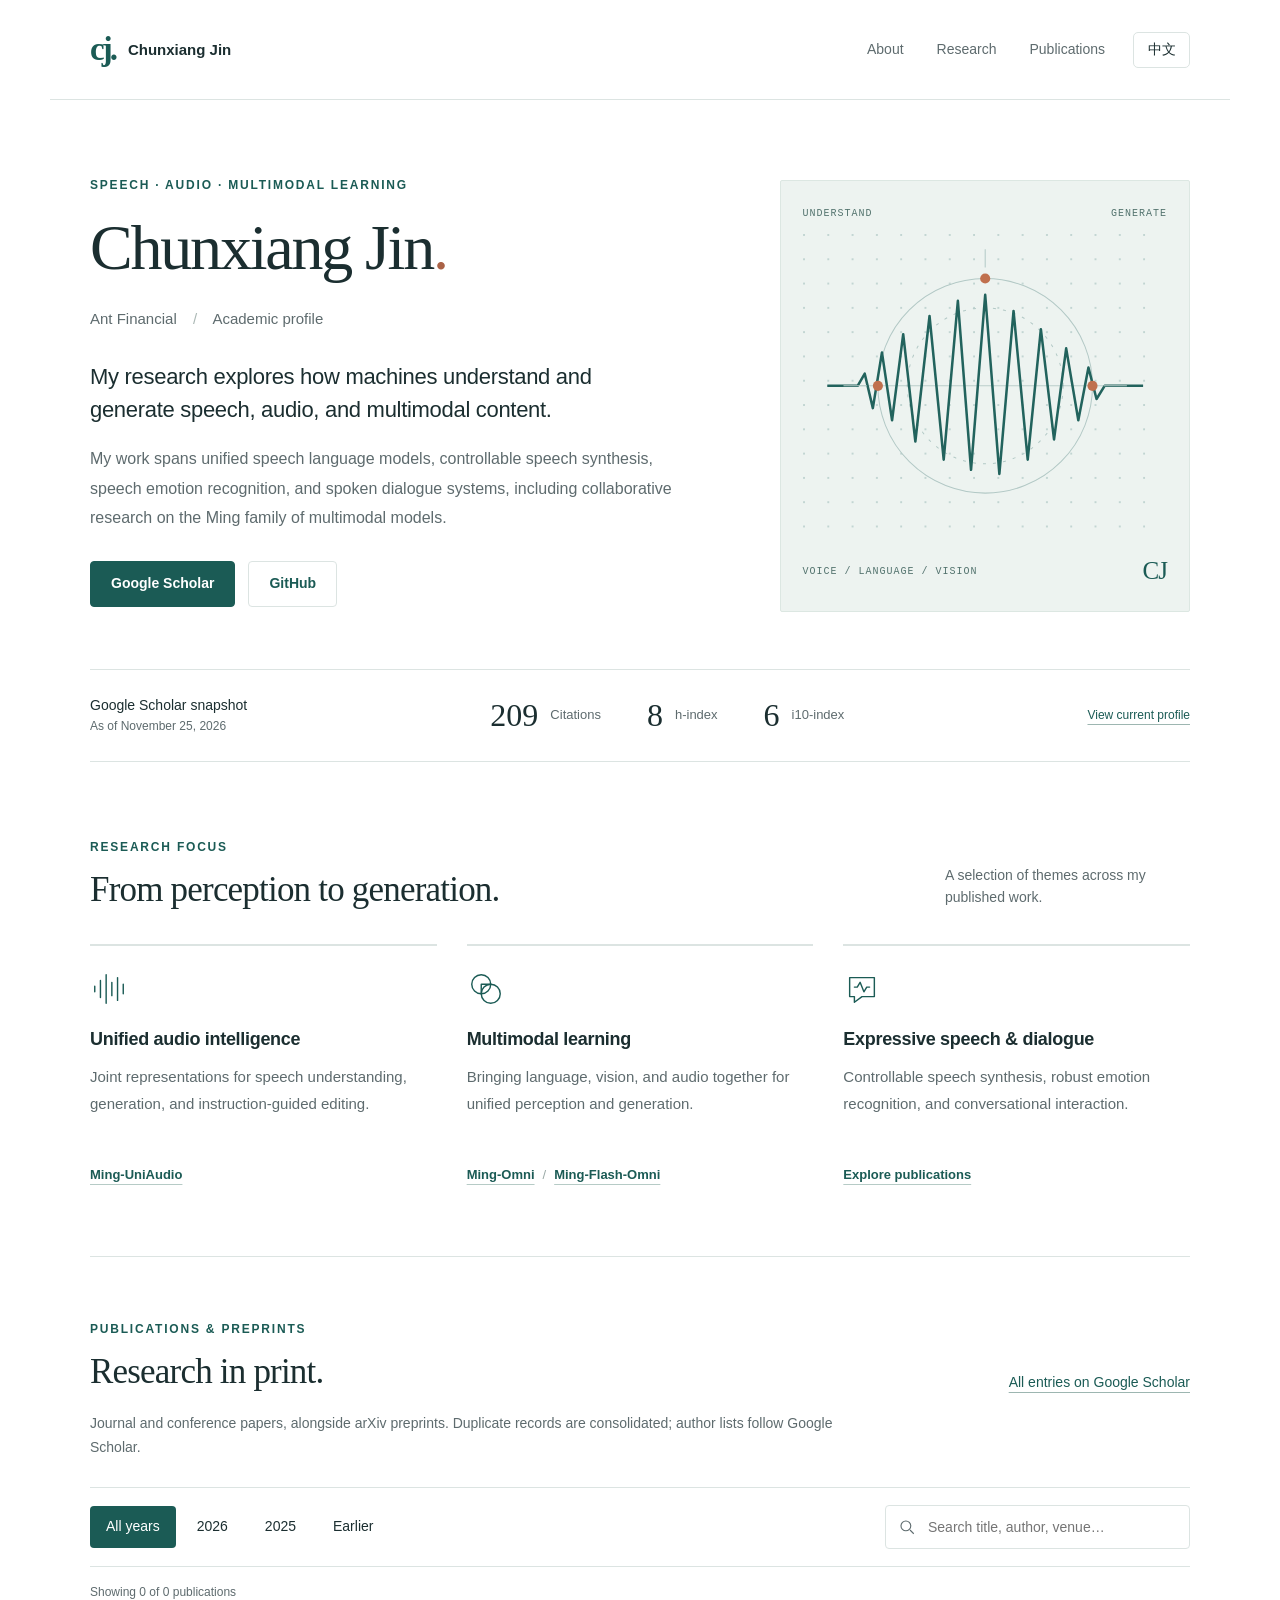
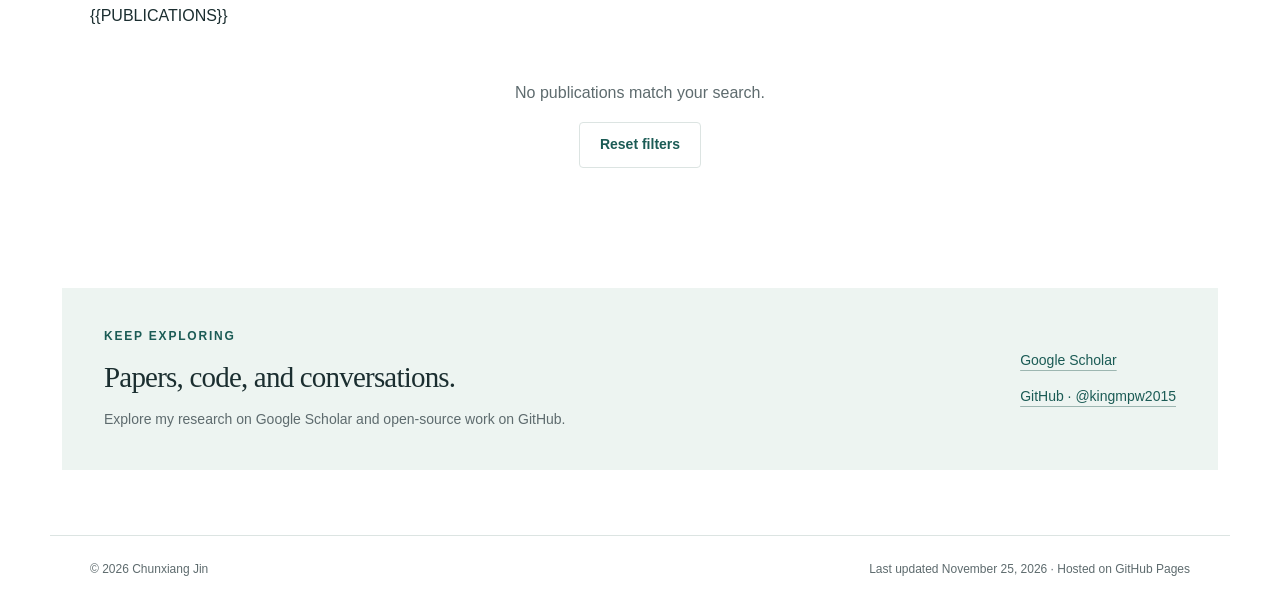
==== template.html @ 5a322dbf "Create bilingual academic homepage from Google Scholar profile" ====
<!doctype html>
<html lang="en">
<head>
  <meta charset="utf-8">
  <meta name="viewport" content="width=device-width, initial-scale=1">
  <meta name="description" content="Chunxiang Jin — research in speech, audio, multimodal understanding and generation. Publications and open-source research.">
  <meta name="theme-color" content="#123d40">
  <meta property="og:title" content="Chunxiang Jin | Academic Homepage">
  <meta property="og:description" content="Speech, audio & multimodal intelligence. Explore publications and open-source research by Chunxiang Jin.">
  <meta property="og:type" content="profile">
  <meta property="og:url" content="https://kingmpw2015.github.io/">
  <link rel="canonical" href="https://kingmpw2015.github.io/">
  <link rel="icon" type="image/svg+xml" href="assets/favicon.svg">
  <link rel="stylesheet" href="assets/style.css">
  <title>Chunxiang Jin | Academic Homepage</title>
  <script type="application/ld+json">{"@context":"https://schema.org","@type":"Person","name":"Chunxiang Jin","url":"https://kingmpw2015.github.io/","sameAs":["https://scholar.google.com/citations?user=cy7ml6kAAAAJ","https://github.com/kingmpw2015"],"knowsAbout":["Speech synthesis","Audio language models","Multimodal learning","Natural language processing"]}</script>
</head>
<body>
  <a class="skip" href="#main" data-i18n="skip">Skip to content</a>
  <header class="header">
    <a class="wordmark" href="#about" aria-label="Chunxiang Jin home"><span class="mark">cj.</span><span>Chunxiang Jin</span></a>
    <nav aria-label="Main navigation"><a href="#about" data-i18n="aboutNav">About</a><a href="#research" data-i18n="researchNav">Research</a><a href="#publications" data-i18n="pubNav">Publications</a></nav>
    <button id="language" class="language" type="button" aria-label="Switch to Chinese">中文</button>
  </header>
  <main id="main">
    <section class="hero" id="about" aria-labelledby="name">
      <div class="hero-content">
        <p class="eyebrow" data-i18n="heroLabel">SPEECH · AUDIO · MULTIMODAL LEARNING</p>
        <h1 id="name">Chunxiang Jin<span class="name-period">.</span></h1>
        <p class="affiliation">Ant Financial <span class="affiliation-divider">/</span> <span data-i18n="academicProfile">Academic profile</span></p>
        <p class="intro" data-i18n="intro">My research explores how machines understand and generate speech, audio, and multimodal content.</p>
        <p class="bio" data-i18n="bio">My work spans unified speech language models, controllable speech synthesis, speech emotion recognition, and spoken dialogue systems, including collaborative research on the Ming family of multimodal models.</p>
        <div class="hero-links"><a class="button primary" href="https://scholar.google.com/citations?user=cy7ml6kAAAAJ" target="_blank" rel="noopener noreferrer">Google Scholar</a><a class="button secondary" href="https://github.com/kingmpw2015" target="_blank" rel="noopener noreferrer">GitHub</a></div>
      </div>
      <div class="hero-art" aria-hidden="true">
        <div class="art-top"><span>UNDERSTAND</span><span>GENERATE</span></div>
        <svg viewBox="0 0 360 300" fill="none" xmlns="http://www.w3.org/2000/svg">
          <defs><pattern id="grid" width="24" height="24" patternUnits="userSpaceOnUse"><circle cx="1" cy="1" r="1" fill="#b6cdca"/></pattern></defs>
          <rect x="0" y="0" width="360" height="300" fill="url(#grid)"/>
          <circle cx="180" cy="150" r="106" stroke="#b3c9c6"/><circle cx="180" cy="150" r="77" stroke="#b3c9c6" stroke-dasharray="3 7"/>
          <path d="M24 150H54L61 138L69 172L78 117L88 184L99 99L111 205L125 81L139 223L153 66L166 233L180 60L194 237L208 76L222 223L235 94L248 203L260 113L272 184L282 132L290 163L298 150H336" stroke="#22635d" stroke-width="2.5" stroke-linejoin="round"/>
          <path d="M24 150H336" stroke="#22635d" stroke-opacity=".25"/>
          <circle cx="180" cy="44" r="5" fill="#c0704e"/><circle cx="286" cy="150" r="5" fill="#c0704e"/><circle cx="74" cy="150" r="5" fill="#c0704e"/>
          <path d="M180 33V15M297 150H320M40 150H63" stroke="#b3c9c6"/>
        </svg>
        <div class="art-bottom"><span>VOICE / LANGUAGE / VISION</span><span class="art-monogram">CJ</span></div>
      </div>
    </section>
    <aside class="metrics" aria-label="Google Scholar metrics">
      <div class="metrics-source"><span data-i18n="scholarSnapshot">Google Scholar snapshot</span><small data-i18n="asOf">As of November 25, 2026</small></div>
      <div class="metric"><strong>209</strong><span data-i18n="citations">Citations</span></div>
      <div class="metric"><strong>8</strong><span>h-index</span></div>
      <div class="metric"><strong>6</strong><span>i10-index</span></div>
      <a class="text-link" href="https://scholar.google.com/citations?user=cy7ml6kAAAAJ" target="_blank" rel="noopener noreferrer" data-i18n="liveProfile">View current profile</a>
    </aside>
    <section id="research" class="research" aria-labelledby="research-title">
      <div class="section-heading"><div><p class="eyebrow" data-i18n="researchLabel">RESEARCH FOCUS</p><h2 id="research-title" data-i18n="researchTitle">From perception to generation.</h2></div><p class="section-note" data-i18n="researchNote">A selection of themes across my published work.</p></div>
      <div class="research-grid">
        <article class="research-item"><div class="research-icon" aria-hidden="true"><svg viewBox="0 0 40 40"><path d="M5 17v6m6-12v18m6-24v30m6-22v14m6-19v24m6-17v10"/></svg></div><h3 data-i18n="audioTitle">Unified audio intelligence</h3><p data-i18n="audioText">Joint representations for speech understanding, generation, and instruction-guided editing.</p><a href="https://arxiv.org/abs/2511.05516" target="_blank" rel="noopener noreferrer">Ming-UniAudio</a></article>
        <article class="research-item"><div class="research-icon" aria-hidden="true"><svg viewBox="0 0 40 40"><circle cx="15" cy="15" r="10"/><circle cx="25" cy="25" r="10"/><path d="M15 25V15h10"/></svg></div><h3 data-i18n="multiTitle">Multimodal learning</h3><p data-i18n="multiText">Bringing language, vision, and audio together for unified perception and generation.</p><a href="https://arxiv.org/abs/2506.09344" target="_blank" rel="noopener noreferrer">Ming-Omni</a><span class="link-divider">/</span><a href="https://arxiv.org/abs/2510.24821" target="_blank" rel="noopener noreferrer">Ming-Flash-Omni</a></article>
        <article class="research-item"><div class="research-icon" aria-hidden="true"><svg viewBox="0 0 40 40"><path d="M7 8h26v20H20l-8 6v-6H7zM12 18h3l3-5 4 10 3-5h3"/></svg></div><h3 data-i18n="speechTitle">Expressive speech & dialogue</h3><p data-i18n="speechText">Controllable speech synthesis, robust emotion recognition, and conversational interaction.</p><a href="#publications" data-i18n="explorePapers">Explore publications</a></article>
      </div>
    </section>
    <section id="publications" class="publications" aria-labelledby="publications-title">
      <div class="section-heading"><div><p class="eyebrow" data-i18n="pubLabel">PUBLICATIONS & PREPRINTS</p><h2 id="publications-title" data-i18n="pubTitle">Research in print.</h2></div><a class="text-link" href="https://scholar.google.com/citations?user=cy7ml6kAAAAJ&sortby=pubdate" target="_blank" rel="noopener noreferrer" data-i18n="allOnScholar">All entries on Google Scholar</a></div>
      <p class="publication-note" data-i18n="pubNote">Journal and conference papers, alongside arXiv preprints. Duplicate records are consolidated; author lists follow Google Scholar.</p>
      <div class="filters" id="filters" hidden>
        <div class="year-filters" role="group" aria-label="Filter publications by year"><button type="button" data-year="all" aria-pressed="true" data-i18n="allYears">All years</button><button type="button" data-year="2026" aria-pressed="false">2026</button><button type="button" data-year="2025" aria-pressed="false">2025</button><button type="button" data-year="earlier" aria-pressed="false" data-i18n="earlier">Earlier</button></div>
        <label class="search"><svg viewBox="0 0 24 24" fill="none" aria-hidden="true"><circle cx="10.5" cy="10.5" r="6.5"/><path d="m16 16 5 5"/></svg><span class="sr-only" data-i18n="searchLabel">Search publications</span><input id="search" type="search" placeholder="Search title, author, venue…" autocomplete="off"></label>
      </div>
      <p class="result-count" id="result-count" role="status" aria-live="polite"></p>
      <div id="publication-list">{{PUBLICATIONS}}</div>
      <div class="empty" id="empty" hidden><p data-i18n="noResults">No publications match your search.</p><button class="button secondary" id="reset" type="button" data-i18n="reset">Reset filters</button></div>
    </section>
    <section class="connect" aria-labelledby="connect-title"><div><p class="eyebrow" data-i18n="connectLabel">KEEP EXPLORING</p><h2 id="connect-title" data-i18n="connectTitle">Papers, code, and conversations.</h2><p data-i18n="connectText">Explore my research on Google Scholar and open-source work on GitHub.</p></div><div class="connect-links"><a href="https://scholar.google.com/citations?user=cy7ml6kAAAAJ" target="_blank" rel="noopener noreferrer">Google Scholar</a><a href="https://github.com/kingmpw2015" target="_blank" rel="noopener noreferrer">GitHub · @kingmpw2015</a></div></section>
  </main>
  <footer><span>© 2026 Chunxiang Jin</span><span data-i18n="footer">Last updated November 25, 2026 · Hosted on GitHub Pages</span></footer>
  <script src="assets/main.js" defer></script>
</body>
</html>
---- assets/style.css ----
:root{--ink:#1b2e30;--muted:#5e6b6e;--green:#1b5b55;--line:#dce4e2;--light:#edf4f1;--paper:#fff;--serif:Georgia,'Times New Roman','Songti SC',serif;--sans:Inter,-apple-system,BlinkMacSystemFont,'Segoe UI','PingFang SC','Microsoft YaHei',sans-serif}*{box-sizing:border-box}html{scroll-behavior:smooth;scroll-padding-top:110px}body{margin:0;color:var(--ink);background:var(--paper);font-family:var(--sans);font-size:16px;line-height:1.7}a{color:var(--green);text-decoration:none;text-underline-offset:5px}a:hover{text-decoration:underline}button,input{font:inherit}button,a,input{-webkit-tap-highlight-color:transparent}button{cursor:pointer}button:focus-visible,a:focus-visible,input:focus-visible{outline:3px solid #bc704e;outline-offset:5px}button{color:inherit}svg{display:block}main,.header,footer{max-width:1180px;margin:auto;padding-left:40px;padding-right:40px}.header{height:100px;display:flex;align-items:center;justify-content:space-between;gap:28px;border-bottom:1px solid var(--line)}.wordmark{display:flex;gap:13px;align-items:center;color:var(--ink);font-weight:600;font-size:15px}.mark{font-family:var(--serif);color:var(--green);font-size:33px;font-weight:700;letter-spacing:-3px;line-height:1}.header nav{display:flex;gap:33px;margin-left:auto}.header nav a{color:var(--muted);font-size:14px}.header nav a:hover{color:var(--green)}.language{border:1px solid var(--line);border-radius:5px;padding:5px 12px;background:white;font-size:14px;min-width:57px;min-height:36px}.hero{display:grid;grid-template-columns:1.5fr 1fr;gap:74px;padding:75px 0 62px;align-items:center}.eyebrow{font-size:12px;font-weight:650;letter-spacing:1.8px;color:var(--green);margin:0 0 18px}h1,h2,h3,p{margin-top:0}h1{font-family:var(--serif);font-size:clamp(44px,5vw,66px);font-weight:400;line-height:1.1;letter-spacing:-2.2px;margin-bottom:22px}.name-period{color:#aa6246}.affiliation{font-size:15px;color:var(--muted);margin-bottom:29px}.affiliation-divider{color:#abb8b5;margin:0 12px}.intro{font-size:22px;line-height:1.5;max-width:580px;margin-bottom:18px;letter-spacing:-.3px}.bio{color:var(--muted);max-width:590px;font-size:16px;line-height:1.85;margin-bottom:28px}.hero-links{display:flex;gap:13px;flex-wrap:wrap}.button{display:inline-flex;align-items:center;justify-content:center;padding:10px 20px;border-radius:4px;font-size:14px;font-weight:550;min-height:46px;border:1px solid var(--line)}.button:hover{text-decoration:none;filter:brightness(.94)}.primary{background:var(--green);border-color:var(--green);color:white}.secondary{background:white;color:var(--green)}.hero-art{align-self:center;background:#edf3f0;border:1px solid #dce7e2;padding:24px 22px 18px;transform:translateY(5px);border-radius:2px}.hero-art svg{width:100%;margin:12px 0}.art-top,.art-bottom{display:flex;justify-content:space-between;align-items:center;font-family:ui-monospace,monospace;font-size:10px;letter-spacing:1px;color:#53736e}.art-monogram{font-family:var(--serif);font-size:25px;letter-spacing:-1px;color:var(--green)}.metrics{border-top:1px solid var(--line);border-bottom:1px solid var(--line);padding:24px 0;display:flex;gap:46px;align-items:center}.metrics-source{font-size:14px;line-height:1.65;margin-right:auto}.metrics-source small{display:block;color:var(--muted);font-size:12px}.metric{display:flex;align-items:center;gap:12px}.metric strong{font:32px var(--serif)}.metric span{font-size:13px;color:var(--muted)}.text-link{font-size:14px;text-decoration:underline;text-decoration-color:#9db6b1}.metrics .text-link{margin-left:auto;font-size:12px}.research{padding:75px 0 69px}.section-heading{display:flex;align-items:end;justify-content:space-between;gap:30px;margin-bottom:31px}.section-heading .eyebrow{margin-bottom:10px}h2{font-family:var(--serif);font-size:35px;line-height:1.3;letter-spacing:-.8px;font-weight:400;margin-bottom:0}.section-note{max-width:245px;font-size:14px;color:var(--muted);line-height:1.6;margin-bottom:4px}.research-grid{display:grid;grid-template-columns:repeat(3,1fr);gap:30px}.research-item{border-top:2px solid var(--line);padding-top:24px}.research-icon{width:38px;height:38px;margin-bottom:18px}.research-icon svg{width:100%;height:100%;fill:none;stroke:var(--green);stroke-width:1.5;stroke-linecap:round;stroke-linejoin:round}h3{font-weight:600;font-size:18px;letter-spacing:-.3px;line-height:1.5}.research-item h3{margin-bottom:10px}.research-item p{color:var(--muted);font-size:15px;line-height:1.8;min-height:81px;margin-bottom:16px}.research-item a{font-size:13px;font-weight:550;text-decoration:underline;text-decoration-color:#b6cbc6}.link-divider{font-size:13px;color:#9aa9a6;margin:0 8px}.publications{padding:62px 0 70px;border-top:1px solid var(--line)}.publications .section-heading{margin-bottom:17px}.publication-note{font-size:14px;color:var(--muted);max-width:790px;line-height:1.7;margin-bottom:27px}.filters{display:flex;gap:22px;justify-content:space-between;align-items:center;padding:17px 0;border-top:1px solid var(--line);border-bottom:1px solid var(--line)}[hidden]{display:none!important}.year-filters{display:flex;gap:5px}.year-filters button{border:0;background:transparent;border-radius:4px;padding:9px 16px;font-size:14px;min-height:42px;white-space:nowrap}.year-filters button[aria-pressed=true]{background:var(--green);color:white}.year-filters button:hover:not([aria-pressed=true]){background:var(--light)}.search{display:flex;align-items:center;gap:10px;border:1px solid var(--line);border-radius:4px;padding:6px 12px;width:305px}.search svg{width:18px;height:18px;stroke:var(--muted);stroke-width:1.5;flex-shrink:0}.search input{border:0;outline:0;min-width:0;width:100%;font-size:14px;line-height:28px;background:transparent;color:var(--ink)}.search:focus-within{outline:2px solid var(--green);outline-offset:2px}.result-count{font-size:12px;color:var(--muted);margin:15px 0 0;min-height:20px}.publication{display:grid;grid-template-columns:70px 1fr;gap:24px;padding:28px 0;border-bottom:1px solid var(--line)}.pub-year{font-family:var(--serif);font-size:23px;color:#758481;line-height:1.5}.pub-body h3{font-size:18px;line-height:1.55;margin-bottom:8px;font-weight:550;letter-spacing:-.2px;max-width:880px}.pub-body h3 a{color:var(--ink)}.pub-authors{font-size:14px;color:var(--muted);line-height:1.75;margin-bottom:7px}.pub-authors strong{font-weight:650;color:var(--ink)}.pub-meta{display:flex;gap:18px;align-items:center;flex-wrap:wrap;font-size:13px;color:var(--green);line-height:1.6}.pub-venue{margin-right:auto;font-style:italic}.pub-links{display:flex;gap:15px;font-size:13px;font-weight:550}.pub-links a{text-decoration:underline;text-decoration-color:#b6cbc6}.empty{padding:50px 0;text-align:center;color:var(--muted)}.connect{background:var(--light);margin:0 -28px 65px;padding:38px 42px;display:flex;align-items:center;justify-content:space-between;gap:35px}.connect .eyebrow{margin-bottom:12px}.connect h2{font-size:29px}.connect p:last-child{font-size:14px;color:var(--muted);margin:12px 0 0}.connect-links{display:flex;flex-direction:column;gap:12px;flex-shrink:0;font-size:14px}.connect-links a{text-decoration:underline;text-decoration-color:#9db6b1}footer{display:flex;justify-content:space-between;gap:20px;padding-top:23px;padding-bottom:30px;font-size:12px;color:var(--muted);border-top:1px solid var(--line)}.skip{position:absolute;top:-100px;left:20px;padding:12px;background:white;z-index:10}.skip:focus{top:10px}.sr-only{position:absolute;width:1px;height:1px;padding:0;margin:-1px;overflow:hidden;clip:rect(0,0,0,0);white-space:nowrap;border:0}
@media(min-width:1600px){.hero{padding-top:95px;padding-bottom:80px}}
@media(max-width:1000px){.hero{gap:35px;grid-template-columns:1.5fr 1fr}.metrics{gap:25px}.metric{flex-direction:column;gap:0;align-items:start}.metrics .text-link{max-width:95px}.research-grid{gap:22px}.research-item p{min-height:108px}.hero-art{padding:18px 14px}.art-top,.art-bottom{font-size:8px}.connect{margin-left:0;margin-right:0;padding:30px}}
@media(max-width:720px){html{scroll-padding-top:24px}main,.header,footer{padding-left:24px;padding-right:24px}.header{height:auto;min-height:88px;gap:15px;flex-wrap:wrap;padding-top:17px;padding-bottom:15px}.wordmark{font-size:14px}.header nav{order:3;width:100%;justify-content:center;gap:36px}.language{margin-left:auto}.hero{grid-template-columns:1fr;padding:46px 0 37px;gap:30px}.hero h1{font-size:49px}.hero .eyebrow{font-size:10px;letter-spacing:1.5px}.intro{font-size:21px}.hero-art{display:none}.metrics{gap:19px;flex-wrap:wrap;padding:22px 0}.metrics-source{width:100%;display:flex;align-items:center;justify-content:space-between;gap:10px}.metrics-source small{font-size:11px}.metric{flex-direction:row;gap:8px}.metric strong{font-size:27px}.metric span{font-size:12px}.metrics .text-link{max-width:none;margin-left:0;width:100%;font-size:12px}.research{padding:48px 0}.section-heading{align-items:start;flex-direction:column;gap:16px;margin-bottom:25px}h2{font-size:30px}.section-note{max-width:none;margin:0}.research-grid{grid-template-columns:1fr;gap:29px}.research-item{position:relative;padding-left:56px;padding-top:24px}.research-icon{position:absolute;left:0;top:26px;width:32px}.research-item p{min-height:0;margin-bottom:12px}.research-item h3{font-size:18px}.publications{padding:45px 0}.filters{align-items:stretch;flex-direction:column;gap:14px}.year-filters{justify-content:space-between}.year-filters button{padding:9px 13px}.search{width:100%}.publication{grid-template-columns:1fr;gap:5px;padding:24px 0}.pub-year{font-family:var(--sans);font-size:13px;color:var(--green);font-weight:600}.pub-body h3{font-size:17px}.pub-meta{align-items:start;gap:9px;flex-direction:column}.connect{padding:27px 24px;flex-direction:column;align-items:start;margin-bottom:38px;gap:24px}.connect h2{font-size:27px}footer{flex-direction:column;gap:5px;font-size:11px}}
@media(prefers-reduced-motion:reduce){html{scroll-behavior:auto}}
@media print{.header nav,.language,.hero-art,.filters,.result-count,.connect,.skip{display:none!important}.hero{display:block;padding:25px 0}.hero h1{font-size:40px}main,.header,footer{max-width:none;padding-left:0;padding-right:0}.publication{break-inside:avoid}.publication[hidden]{display:grid!important}.research{padding:30px 0}.publications{padding:30px 0}a{color:inherit}.metrics{gap:25px}body{font-size:12pt}.header{height:60px}}
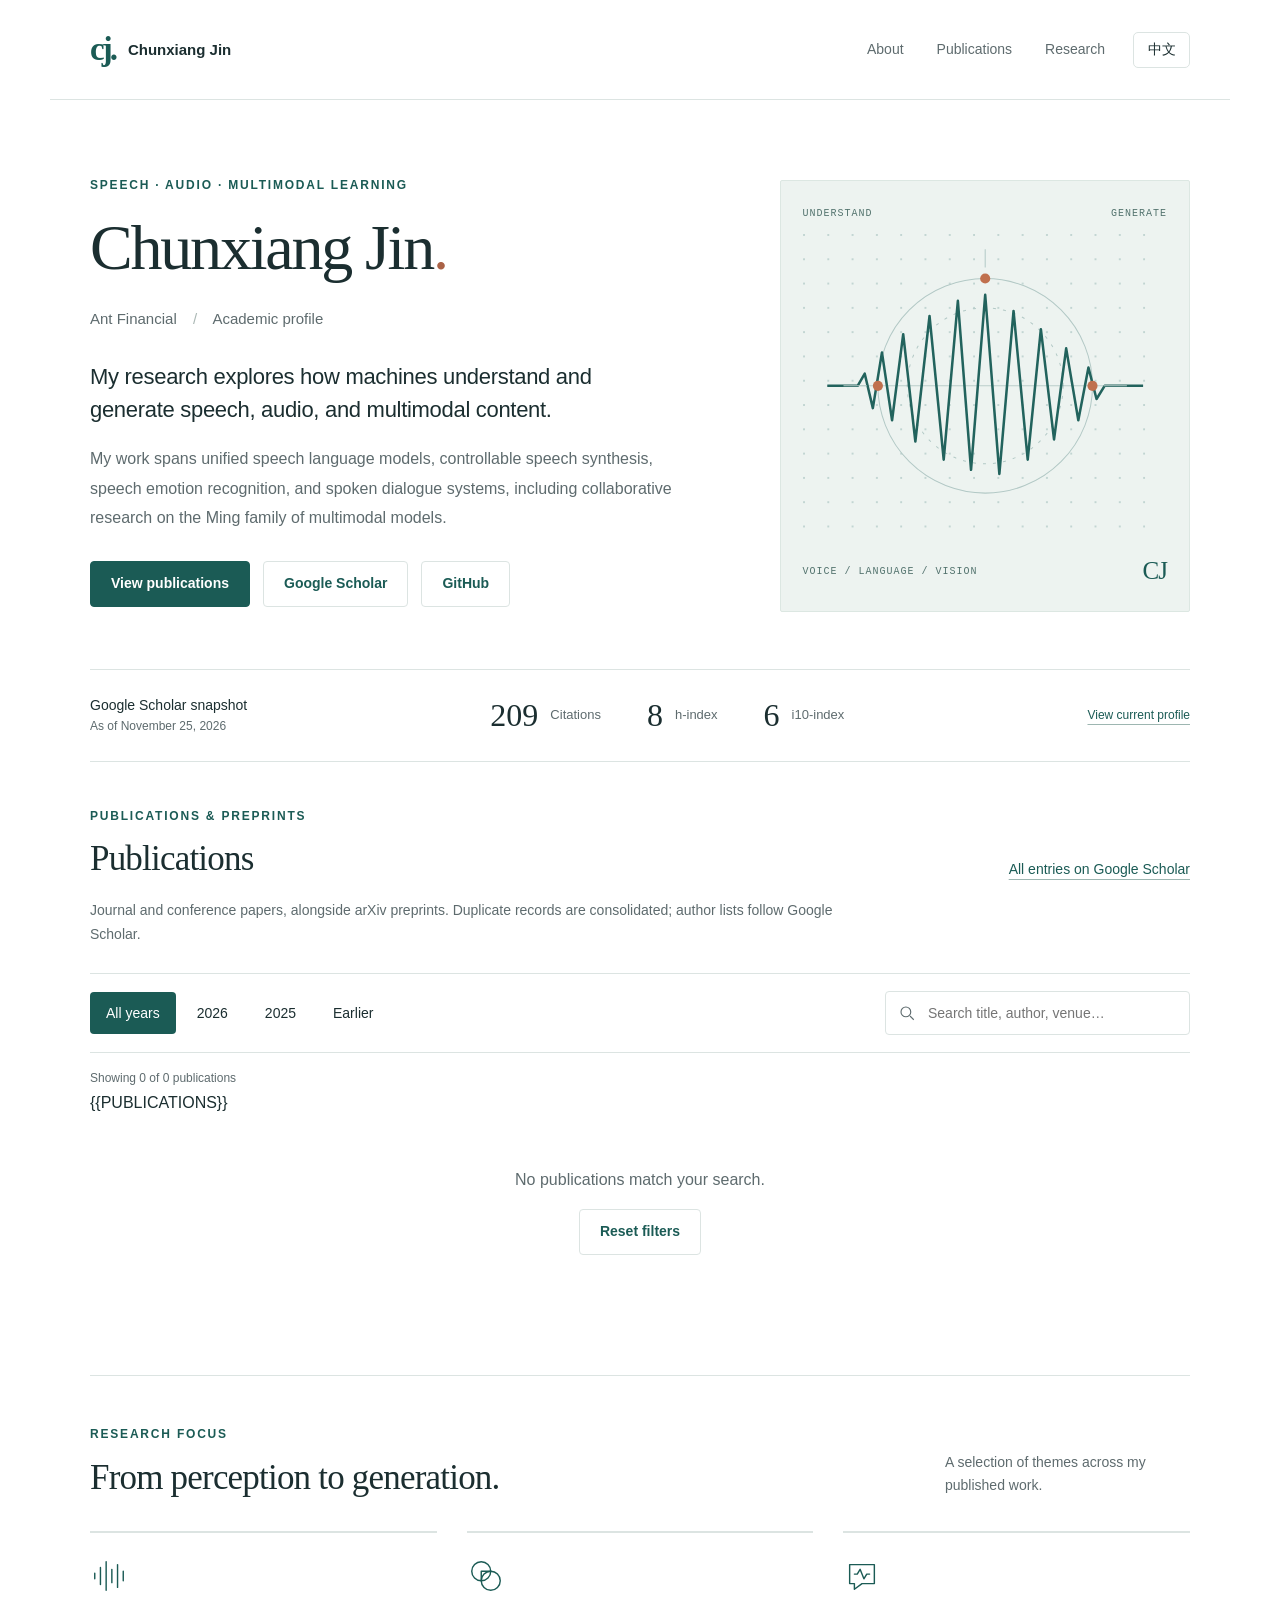
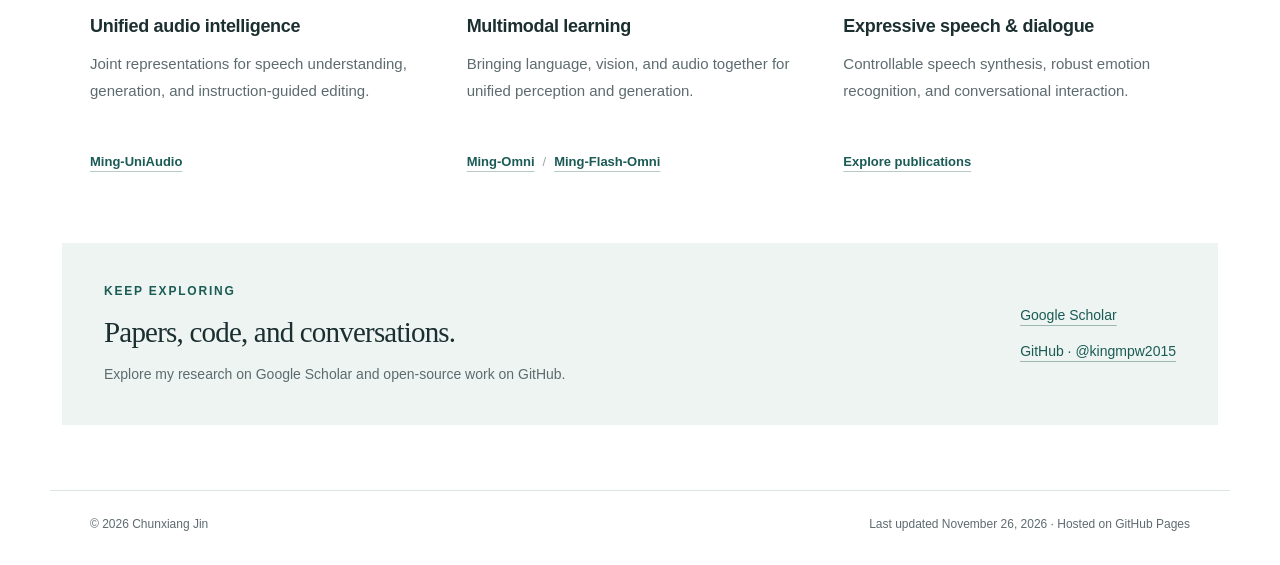
==== commit 3284839c: "Feature full publication list directly below the profile" ====
--- a/template.html
+++ b/template.html
@@ -19,7 +19,7 @@
   <a class="skip" href="#main" data-i18n="skip">Skip to content</a>
   <header class="header">
     <a class="wordmark" href="#about" aria-label="Chunxiang Jin home"><span class="mark">cj.</span><span>Chunxiang Jin</span></a>
-    <nav aria-label="Main navigation"><a href="#about" data-i18n="aboutNav">About</a><a href="#research" data-i18n="researchNav">Research</a><a href="#publications" data-i18n="pubNav">Publications</a></nav>
+    <nav aria-label="Main navigation"><a href="#about" data-i18n="aboutNav">About</a><a href="#publications" data-i18n="pubNav">Publications</a><a href="#research" data-i18n="researchNav">Research</a></nav>
     <button id="language" class="language" type="button" aria-label="Switch to Chinese">中文</button>
   </header>
   <main id="main">
@@ -30,7 +30,7 @@
         <p class="affiliation">Ant Financial <span class="affiliation-divider">/</span> <span data-i18n="academicProfile">Academic profile</span></p>
         <p class="intro" data-i18n="intro">My research explores how machines understand and generate speech, audio, and multimodal content.</p>
         <p class="bio" data-i18n="bio">My work spans unified speech language models, controllable speech synthesis, speech emotion recognition, and spoken dialogue systems, including collaborative research on the Ming family of multimodal models.</p>
-        <div class="hero-links"><a class="button primary" href="https://scholar.google.com/citations?user=cy7ml6kAAAAJ" target="_blank" rel="noopener noreferrer">Google Scholar</a><a class="button secondary" href="https://github.com/kingmpw2015" target="_blank" rel="noopener noreferrer">GitHub</a></div>
+        <div class="hero-links"><a class="button primary" href="#publications" data-i18n="viewPublications">View publications</a><a class="button secondary" href="https://scholar.google.com/citations?user=cy7ml6kAAAAJ" target="_blank" rel="noopener noreferrer">Google Scholar</a><a class="button secondary" href="https://github.com/kingmpw2015" target="_blank" rel="noopener noreferrer">GitHub</a></div>
       </div>
       <div class="hero-art" aria-hidden="true">
         <div class="art-top"><span>UNDERSTAND</span><span>GENERATE</span></div>
@@ -53,16 +53,8 @@
       <div class="metric"><strong>6</strong><span>i10-index</span></div>
       <a class="text-link" href="https://scholar.google.com/citations?user=cy7ml6kAAAAJ" target="_blank" rel="noopener noreferrer" data-i18n="liveProfile">View current profile</a>
     </aside>
-    <section id="research" class="research" aria-labelledby="research-title">
-      <div class="section-heading"><div><p class="eyebrow" data-i18n="researchLabel">RESEARCH FOCUS</p><h2 id="research-title" data-i18n="researchTitle">From perception to generation.</h2></div><p class="section-note" data-i18n="researchNote">A selection of themes across my published work.</p></div>
-      <div class="research-grid">
-        <article class="research-item"><div class="research-icon" aria-hidden="true"><svg viewBox="0 0 40 40"><path d="M5 17v6m6-12v18m6-24v30m6-22v14m6-19v24m6-17v10"/></svg></div><h3 data-i18n="audioTitle">Unified audio intelligence</h3><p data-i18n="audioText">Joint representations for speech understanding, generation, and instruction-guided editing.</p><a href="https://arxiv.org/abs/2511.05516" target="_blank" rel="noopener noreferrer">Ming-UniAudio</a></article>
-        <article class="research-item"><div class="research-icon" aria-hidden="true"><svg viewBox="0 0 40 40"><circle cx="15" cy="15" r="10"/><circle cx="25" cy="25" r="10"/><path d="M15 25V15h10"/></svg></div><h3 data-i18n="multiTitle">Multimodal learning</h3><p data-i18n="multiText">Bringing language, vision, and audio together for unified perception and generation.</p><a href="https://arxiv.org/abs/2506.09344" target="_blank" rel="noopener noreferrer">Ming-Omni</a><span class="link-divider">/</span><a href="https://arxiv.org/abs/2510.24821" target="_blank" rel="noopener noreferrer">Ming-Flash-Omni</a></article>
-        <article class="research-item"><div class="research-icon" aria-hidden="true"><svg viewBox="0 0 40 40"><path d="M7 8h26v20H20l-8 6v-6H7zM12 18h3l3-5 4 10 3-5h3"/></svg></div><h3 data-i18n="speechTitle">Expressive speech & dialogue</h3><p data-i18n="speechText">Controllable speech synthesis, robust emotion recognition, and conversational interaction.</p><a href="#publications" data-i18n="explorePapers">Explore publications</a></article>
-      </div>
-    </section>
     <section id="publications" class="publications" aria-labelledby="publications-title">
-      <div class="section-heading"><div><p class="eyebrow" data-i18n="pubLabel">PUBLICATIONS & PREPRINTS</p><h2 id="publications-title" data-i18n="pubTitle">Research in print.</h2></div><a class="text-link" href="https://scholar.google.com/citations?user=cy7ml6kAAAAJ&sortby=pubdate" target="_blank" rel="noopener noreferrer" data-i18n="allOnScholar">All entries on Google Scholar</a></div>
+      <div class="section-heading"><div><p class="eyebrow" data-i18n="pubLabel">PUBLICATIONS & PREPRINTS</p><h2 id="publications-title" data-i18n="pubTitle">Publications</h2></div><a class="text-link" href="https://scholar.google.com/citations?user=cy7ml6kAAAAJ&sortby=pubdate" target="_blank" rel="noopener noreferrer" data-i18n="allOnScholar">All entries on Google Scholar</a></div>
       <p class="publication-note" data-i18n="pubNote">Journal and conference papers, alongside arXiv preprints. Duplicate records are consolidated; author lists follow Google Scholar.</p>
       <div class="filters" id="filters" hidden>
         <div class="year-filters" role="group" aria-label="Filter publications by year"><button type="button" data-year="all" aria-pressed="true" data-i18n="allYears">All years</button><button type="button" data-year="2026" aria-pressed="false">2026</button><button type="button" data-year="2025" aria-pressed="false">2025</button><button type="button" data-year="earlier" aria-pressed="false" data-i18n="earlier">Earlier</button></div>
@@ -72,9 +64,17 @@
       <div id="publication-list">{{PUBLICATIONS}}</div>
       <div class="empty" id="empty" hidden><p data-i18n="noResults">No publications match your search.</p><button class="button secondary" id="reset" type="button" data-i18n="reset">Reset filters</button></div>
     </section>
+    <section id="research" class="research" aria-labelledby="research-title">
+      <div class="section-heading"><div><p class="eyebrow" data-i18n="researchLabel">RESEARCH FOCUS</p><h2 id="research-title" data-i18n="researchTitle">From perception to generation.</h2></div><p class="section-note" data-i18n="researchNote">A selection of themes across my published work.</p></div>
+      <div class="research-grid">
+        <article class="research-item"><div class="research-icon" aria-hidden="true"><svg viewBox="0 0 40 40"><path d="M5 17v6m6-12v18m6-24v30m6-22v14m6-19v24m6-17v10"/></svg></div><h3 data-i18n="audioTitle">Unified audio intelligence</h3><p data-i18n="audioText">Joint representations for speech understanding, generation, and instruction-guided editing.</p><a href="https://arxiv.org/abs/2511.05516" target="_blank" rel="noopener noreferrer">Ming-UniAudio</a></article>
+        <article class="research-item"><div class="research-icon" aria-hidden="true"><svg viewBox="0 0 40 40"><circle cx="15" cy="15" r="10"/><circle cx="25" cy="25" r="10"/><path d="M15 25V15h10"/></svg></div><h3 data-i18n="multiTitle">Multimodal learning</h3><p data-i18n="multiText">Bringing language, vision, and audio together for unified perception and generation.</p><a href="https://arxiv.org/abs/2506.09344" target="_blank" rel="noopener noreferrer">Ming-Omni</a><span class="link-divider">/</span><a href="https://arxiv.org/abs/2510.24821" target="_blank" rel="noopener noreferrer">Ming-Flash-Omni</a></article>
+        <article class="research-item"><div class="research-icon" aria-hidden="true"><svg viewBox="0 0 40 40"><path d="M7 8h26v20H20l-8 6v-6H7zM12 18h3l3-5 4 10 3-5h3"/></svg></div><h3 data-i18n="speechTitle">Expressive speech & dialogue</h3><p data-i18n="speechText">Controllable speech synthesis, robust emotion recognition, and conversational interaction.</p><a href="#publications" data-i18n="explorePapers">Explore publications</a></article>
+      </div>
+    </section>
     <section class="connect" aria-labelledby="connect-title"><div><p class="eyebrow" data-i18n="connectLabel">KEEP EXPLORING</p><h2 id="connect-title" data-i18n="connectTitle">Papers, code, and conversations.</h2><p data-i18n="connectText">Explore my research on Google Scholar and open-source work on GitHub.</p></div><div class="connect-links"><a href="https://scholar.google.com/citations?user=cy7ml6kAAAAJ" target="_blank" rel="noopener noreferrer">Google Scholar</a><a href="https://github.com/kingmpw2015" target="_blank" rel="noopener noreferrer">GitHub · @kingmpw2015</a></div></section>
   </main>
-  <footer><span>© 2026 Chunxiang Jin</span><span data-i18n="footer">Last updated November 25, 2026 · Hosted on GitHub Pages</span></footer>
+  <footer><span>© 2026 Chunxiang Jin</span><span data-i18n="footer">Last updated November 26, 2026 · Hosted on GitHub Pages</span></footer>
   <script src="assets/main.js" defer></script>
 </body>
 </html>
--- a/assets/style.css
+++ b/assets/style.css
@@ -4,3 +4,6 @@
 @media(max-width:720px){html{scroll-padding-top:24px}main,.header,footer{padding-left:24px;padding-right:24px}.header{height:auto;min-height:88px;gap:15px;flex-wrap:wrap;padding-top:17px;padding-bottom:15px}.wordmark{font-size:14px}.header nav{order:3;width:100%;justify-content:center;gap:36px}.language{margin-left:auto}.hero{grid-template-columns:1fr;padding:46px 0 37px;gap:30px}.hero h1{font-size:49px}.hero .eyebrow{font-size:10px;letter-spacing:1.5px}.intro{font-size:21px}.hero-art{display:none}.metrics{gap:19px;flex-wrap:wrap;padding:22px 0}.metrics-source{width:100%;display:flex;align-items:center;justify-content:space-between;gap:10px}.metrics-source small{font-size:11px}.metric{flex-direction:row;gap:8px}.metric strong{font-size:27px}.metric span{font-size:12px}.metrics .text-link{max-width:none;margin-left:0;width:100%;font-size:12px}.research{padding:48px 0}.section-heading{align-items:start;flex-direction:column;gap:16px;margin-bottom:25px}h2{font-size:30px}.section-note{max-width:none;margin:0}.research-grid{grid-template-columns:1fr;gap:29px}.research-item{position:relative;padding-left:56px;padding-top:24px}.research-icon{position:absolute;left:0;top:26px;width:32px}.research-item p{min-height:0;margin-bottom:12px}.research-item h3{font-size:18px}.publications{padding:45px 0}.filters{align-items:stretch;flex-direction:column;gap:14px}.year-filters{justify-content:space-between}.year-filters button{padding:9px 13px}.search{width:100%}.publication{grid-template-columns:1fr;gap:5px;padding:24px 0}.pub-year{font-family:var(--sans);font-size:13px;color:var(--green);font-weight:600}.pub-body h3{font-size:17px}.pub-meta{align-items:start;gap:9px;flex-direction:column}.connect{padding:27px 24px;flex-direction:column;align-items:start;margin-bottom:38px;gap:24px}.connect h2{font-size:27px}footer{flex-direction:column;gap:5px;font-size:11px}}
 @media(prefers-reduced-motion:reduce){html{scroll-behavior:auto}}
 @media print{.header nav,.language,.hero-art,.filters,.result-count,.connect,.skip{display:none!important}.hero{display:block;padding:25px 0}.hero h1{font-size:40px}main,.header,footer{max-width:none;padding-left:0;padding-right:0}.publication{break-inside:avoid}.publication[hidden]{display:grid!important}.research{padding:30px 0}.publications{padding:30px 0}a{color:inherit}.metrics{gap:25px}body{font-size:12pt}.header{height:60px}}
+
+/* Publications follow the profile and remain fully expanded by default. */
+.metrics + .publications{border-top:0;padding-top:44px}.publications + .research{border-top:1px solid var(--line);padding-top:48px}
